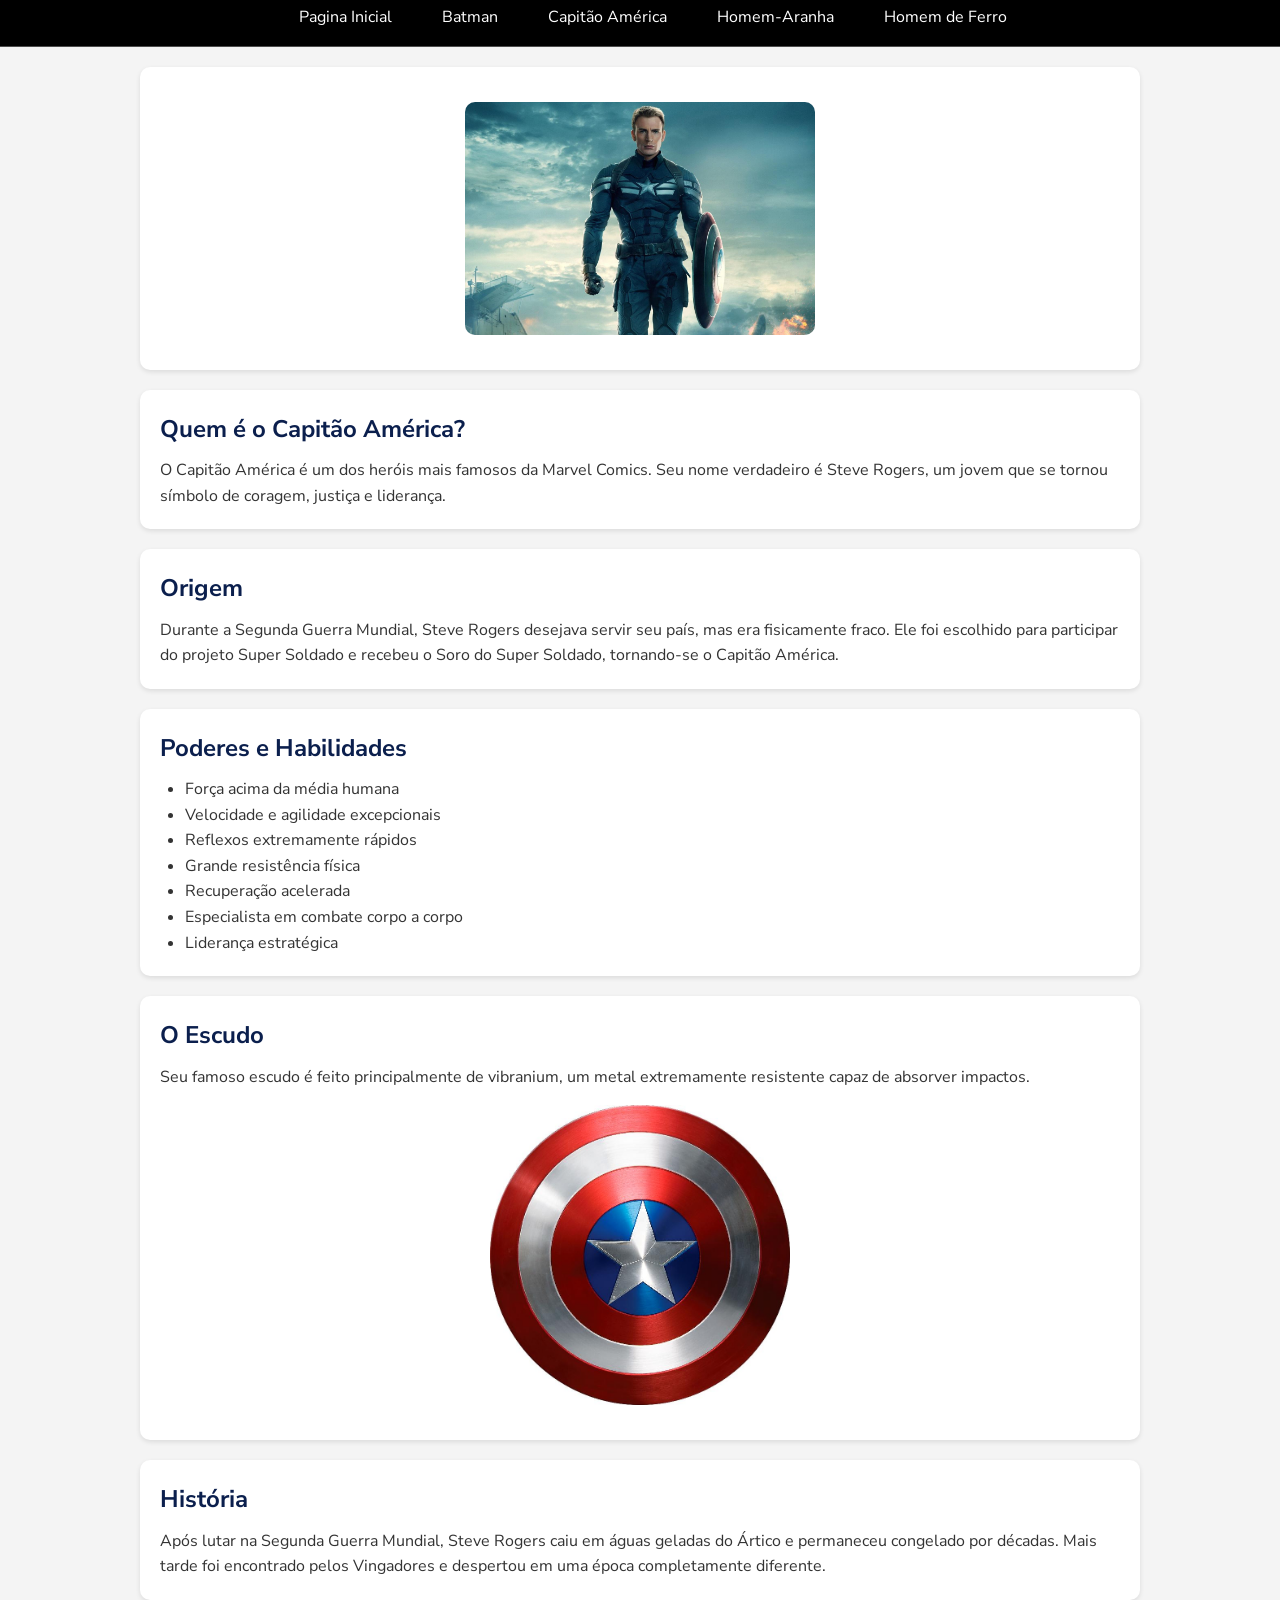
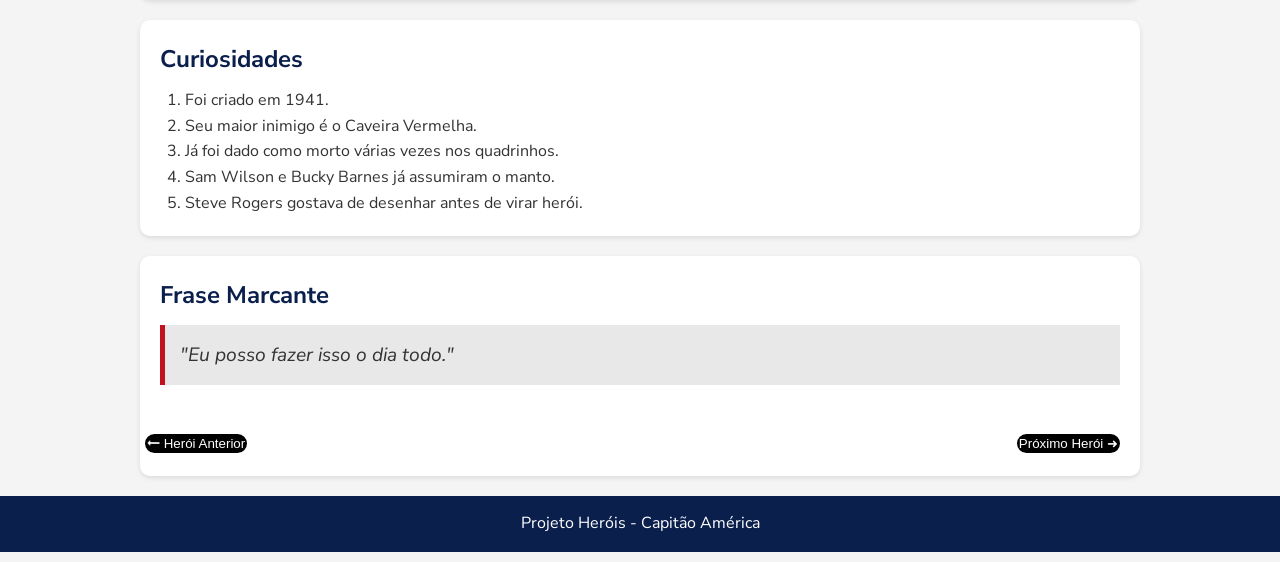
==== capitao_america.html @ e4f4b16b "feat: adicionando meus arquivos à minha branch" ====
<!DOCTYPE html>
<html lang="pt-BR">
<head>
    <meta charset="UTF-8">
    <meta name="viewport" content="width=device-width, initial-scale=1.0">
    <title>Capitão América</title>

    <link rel="icon" type="imagens/png" href="imagens/favicon.png">
    <link rel="stylesheet" href="styleVictor.css">

    <link rel="preconnect" href="https://fonts.googleapis.com">
    <link rel="preconnect" href="https://fonts.gstatic.com" crossorigin>
    <link href="https://fonts.googleapis.com/css2?family=Nunito+Sans:wght@200;300;400;600;700;800&display=swap" rel="stylesheet">
</head>
<body>

    <header>
        <a href="index.html">
            <img src="img/instituto.png" alt="" class="instituto">
        </a>
        <nav>
            <a href="index.html">Pagina Inicial</a>
            <a href="heitor.html">Batman</a>
            <a href="capitao_america.html">Capitão América</a>
            <a href="Henry-spdm.html">Homem-Aranha</a>
            <a href="homemdeferro2.html">Homem de Ferro</a>
        </nav>
    </header>

    <main>

        <section class="hero">
            <img src="imagens/heroi_capitao_america.jpg" alt="Capitão América">
        </section>

        <section>
            <h2>Quem é o Capitão América?</h2>
            <p>
                O Capitão América é um dos heróis mais famosos da Marvel Comics.
                Seu nome verdadeiro é Steve Rogers, um jovem que se tornou símbolo
                de coragem, justiça e liderança.
            </p>
        </section>

        <section>
            <h2>Origem</h2>
            <p>
                Durante a Segunda Guerra Mundial, Steve Rogers desejava servir seu país,
                mas era fisicamente fraco. Ele foi escolhido para participar do projeto
                Super Soldado e recebeu o Soro do Super Soldado, tornando-se o Capitão América.
            </p>
        </section>

        <section>
            <h2>Poderes e Habilidades</h2>

            <ul>
                <li>Força acima da média humana</li>
                <li>Velocidade e agilidade excepcionais</li>
                <li>Reflexos extremamente rápidos</li>
                <li>Grande resistência física</li>
                <li>Recuperação acelerada</li>
                <li>Especialista em combate corpo a corpo</li>
                <li>Liderança estratégica</li>
            </ul>
        </section>

        <section>
            <h2>O Escudo</h2>
            <p>
                Seu famoso escudo é feito principalmente de vibranium,
                um metal extremamente resistente capaz de absorver impactos.
            </p>
            <img src="imagens/escudo_capitao_america.jpg" alt="Escudo do Capitão América">
        </section>

        <section>
            <h2>História</h2>
            <p>
                Após lutar na Segunda Guerra Mundial, Steve Rogers caiu em águas geladas
                do Ártico e permaneceu congelado por décadas. Mais tarde foi encontrado
                pelos Vingadores e despertou em uma época completamente diferente.
            </p>
        </section>

        <section>
            <h2>Curiosidades</h2>

            <ol>
                <li>Foi criado em 1941.</li>
                <li>Seu maior inimigo é o Caveira Vermelha.</li>
                <li>Já foi dado como morto várias vezes nos quadrinhos.</li>
                <li>Sam Wilson e Bucky Barnes já assumiram o manto.</li>
                <li>Steve Rogers gostava de desenhar antes de virar herói.</li>
            </ol>
        </section>

        <section>
            <h2>Frase Marcante</h2>
            <blockquote>
                "Eu posso fazer isso o dia todo."
            </blockquote>
            <br>
            <div class="end">
            <a href="heitor.html" class="esquerda"><button>🠔 Herói Anterior</button></a>
            <a href="Henry-spdm.html" class="direita"><button>Próximo Herói ➜</button></a>
        </div>
        </section>

    </main>

    <footer>
        <p>Projeto Heróis - Capitão América</p>
    </footer>

</body>
</html>
---- styleVictor.css ----
* {
    margin: 0;
    padding: 0;
    box-sizing: border-box;
}

body {
    font-family: 'Nunito Sans', sans-serif;
    background-color: #f4f4f4;
    color: #333;
    line-height: 1.6;
}

header {
    width: 102%;
    height: 100%;
    background-color: transparent;
    padding: 15px 0;
    position: sticky;
    margin-top: -10px;
    border-bottom: 1px solid rgba(255, 255, 255, 0.3);
    display: flex;
    align-items: center;
    background-color: black;
}
.instituto{
  position: absolute;
  width: 70px;
  margin-left: 30px;
  margin-top: -25px;
}
.instituto:hover{
  cursor: pointer;
}

nav{
  display: flex;
  flex: 1;
  gap: 50px;
  justify-content: center;
}

nav a{
  color: white;
  text-decoration: none;
}
nav a:hover {
  text-decoration: underline;
  cursor: pointer;
}

main {
    width: 80%;
    max-width: 1000px;
    margin: 20px auto;
}

section {
    background-color: white;
    margin-bottom: 20px;
    padding: 20px;
    border-radius: 10px;
    box-shadow: 0 2px 5px rgba(0,0,0,0.1);
}

section h2 {
    color: #0b1f4d;
    margin-bottom: 10px;
}

.hero {
    text-align: center;
}

.hero img {
    width: 350px;
    max-width: 100%;
    border-radius: 10px;
}

section img {
    display: block;
    width: 300px;
    max-width: 100%;
    margin: 15px auto;
    border-radius: 10px;
}

ul, ol {
    margin-left: 25px;
    margin-top: 10px;
}

blockquote {
    background-color: #e8e8e8;
    border-left: 5px solid #c1121f;
    padding: 15px;
    font-style: italic;
    font-size: 1.2em;
}

footer {
    background-color: #0b1f4d;
    color: white;
    text-align: center;
    padding: 15px;
    margin-top: 20px;
}

button{
  background-color: black;
  color: white;
  text-decoration: none ;
  border: 2px solid black;
  border-radius: 10px;
}
button:hover{
  cursor: pointer;
  color: black;
  background-color: white;
}
.direita{
  margin-left: 875px;
}
.esquerda{
    margin-left: -15px;
}
.end{
    display: flex;
    justify-content: space-between;
    align-items: center;
    margin-top: 20px;
}

.direita{
    margin-left: 0;
}
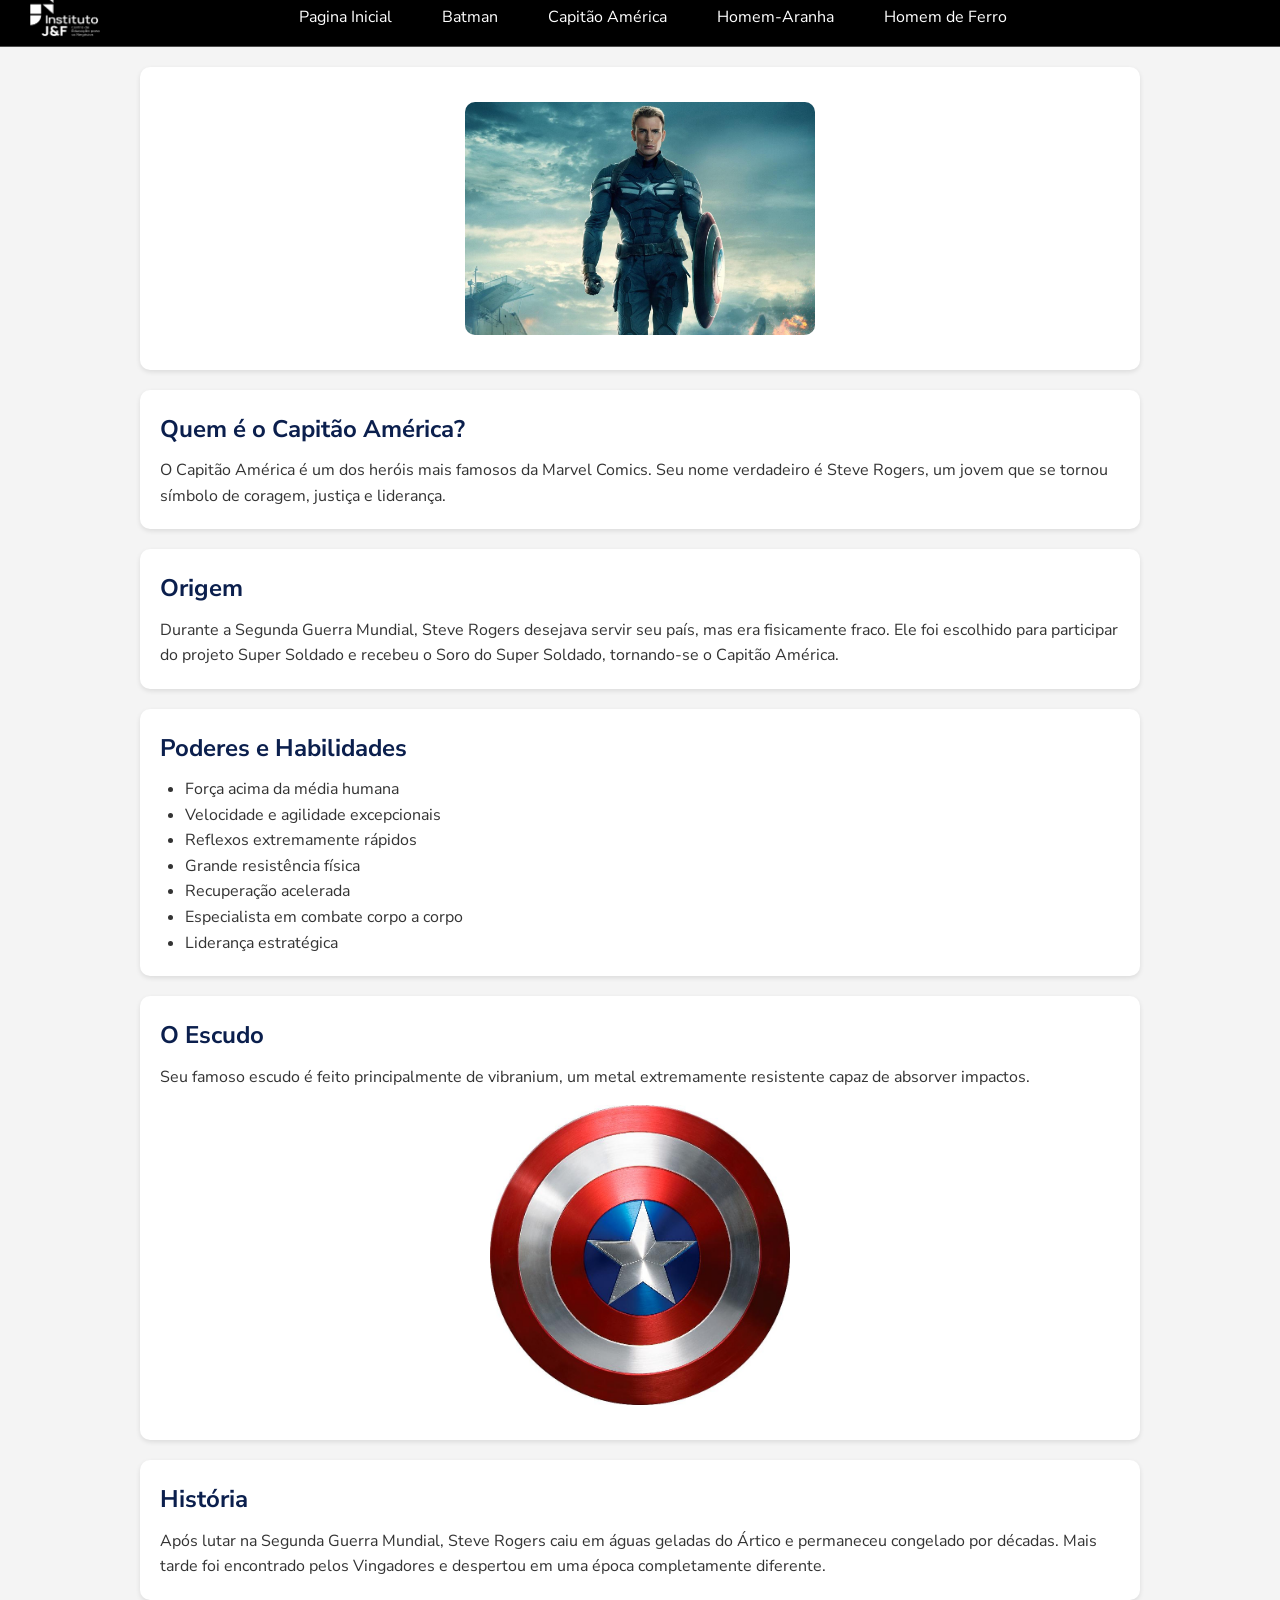
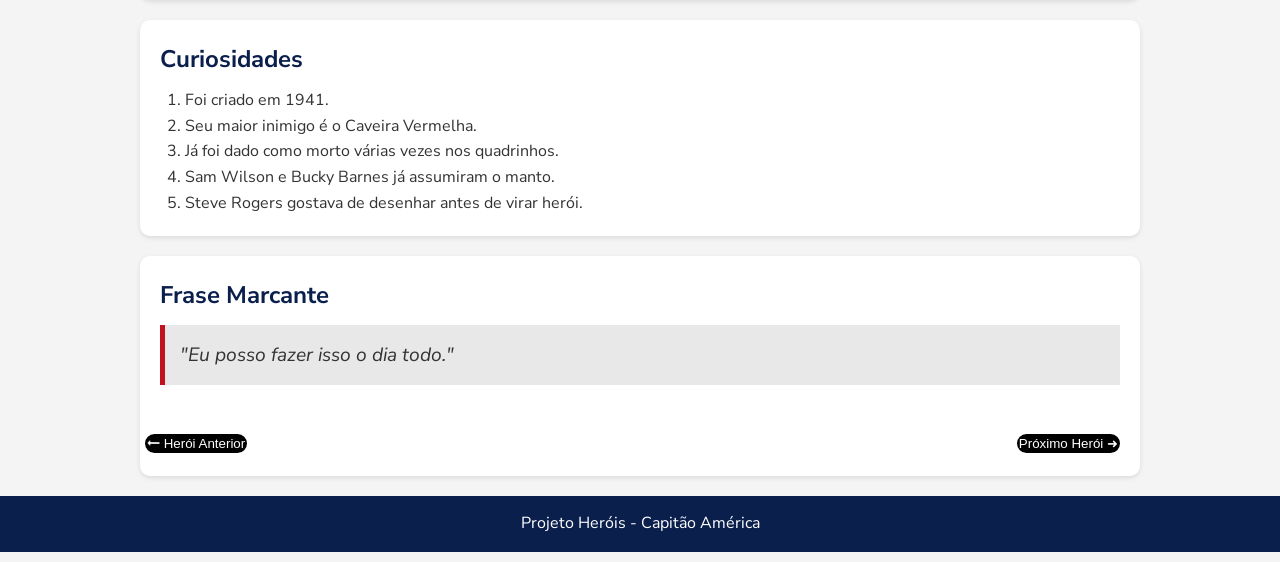
==== commit 711e1437: "fix: corrigindo link do arquivo do heitor" ====
--- a/capitao_america.html
+++ b/capitao_america.html
@@ -20,7 +20,7 @@
         </a>
         <nav>
             <a href="index.html">Pagina Inicial</a>
-            <a href="heitor.html">Batman</a>
+            <a href="batmanHeitor2.html">Batman</a>
             <a href="capitao_america.html">Capitão América</a>
             <a href="Henry-spdm.html">Homem-Aranha</a>
             <a href="homemdeferro2.html">Homem de Ferro</a>
